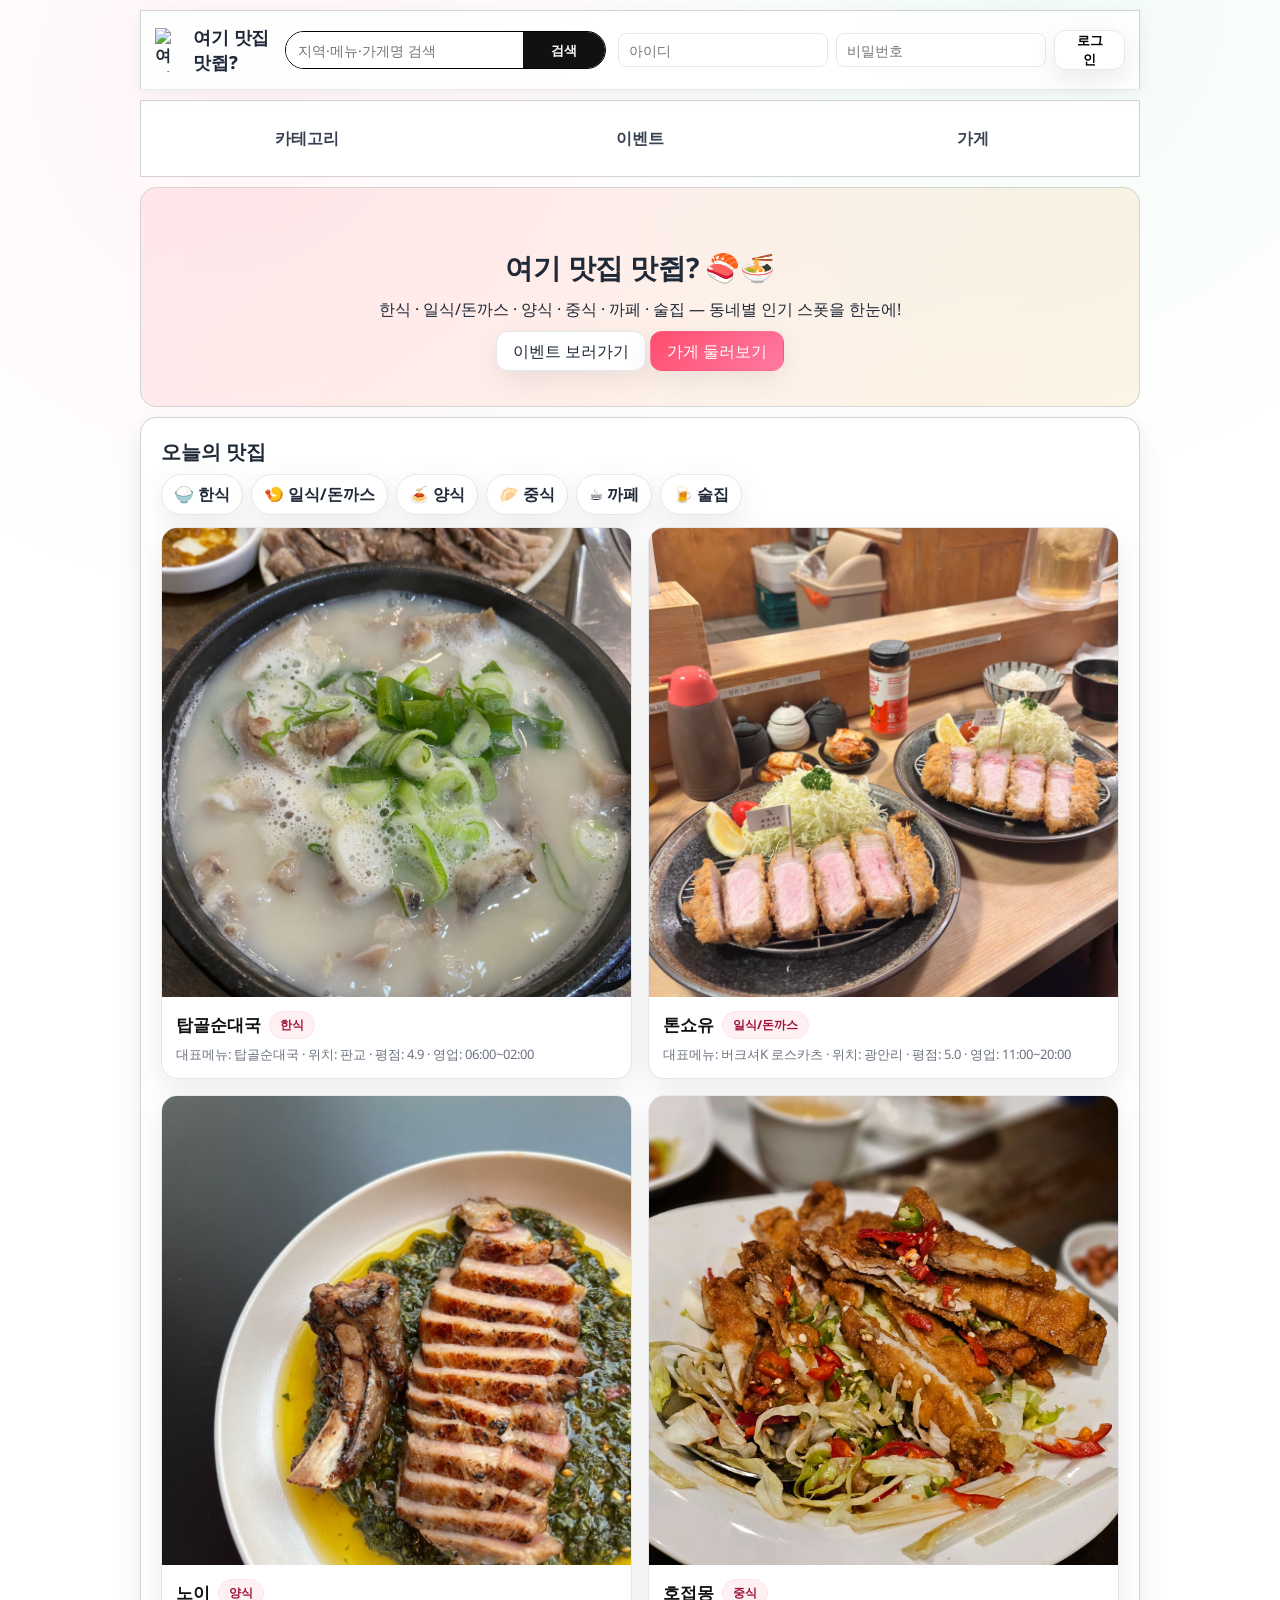
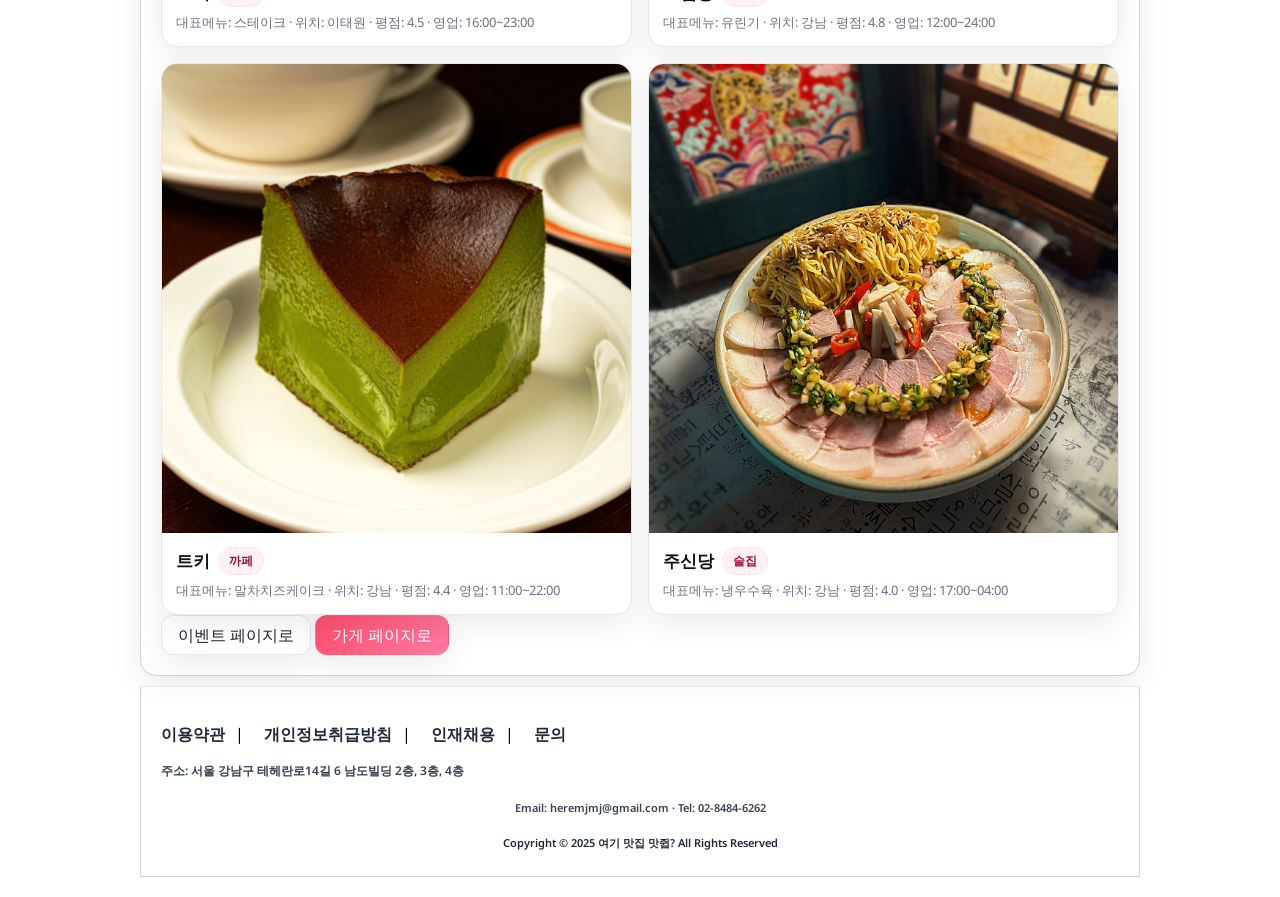
==== index.html @ 89c2244a "no message" ====
<!DOCTYPE html>
<html lang="ko">
<head>
  <meta charset="UTF-8" />
  <meta name="viewport" content="width=device-width, initial-scale=1.0"/>
  <title>여기 맛집 맛쥡? | 홈</title>

  <link rel="preconnect" href="https://fonts.googleapis.com"/>
  <link rel="preconnect" href="https://fonts.gstatic.com" crossorigin/>
  <link href="https://fonts.googleapis.com/css2?family=Noto+Sans:wght@300;400;600;800&display=swap" rel="stylesheet"/>
  <link rel="stylesheet" href="./styles/index.css"/>
</head>
<body>
<div id="wrapper">
  <!-- 헤더 -->
  <header id="header" class="gb-1" role="banner">
    <a href="index.html" class="brand" aria-label="여기 맛집 맛쥡? 홈">
      <img src="./images/logo.PNG" alt="여기 맛집 맛쥡? 로고" width="44" height="44">
      <span class="brand-text">여기 맛집 맛쥡?</span>
    </a>

    <!-- 검색 -->
    <form class="search" role="search" aria-label="사이트 검색" action="#" method="get">
      <label for="q" class="sr-only">검색어</label>
      <input id="q" name="q" type="search" placeholder="지역·메뉴·가게명 검색" aria-describedby="search-help">
      <button type="button" class="search-btn" aria-label="검색">검색</button>
      <span id="search-help" class="sr-only">검색어를 입력하고 엔터를 누르세요.</span>
    </form>

    <!-- 로그인 -->
    <div class="header-actions">
      <form class="header-login" action="#" method="post" novalidate aria-label="빠른 로그인">
        <label for="uid-h" class="sr-only">아이디</label>
        <input id="uid-h" type="text" placeholder="아이디" required>
        <label for="upw-h" class="sr-only">비밀번호</label>
        <input id="upw-h" type="password" placeholder="비밀번호" required>
        <button type="button" class="btn btn-ghost" aria-label="로그인">로그인</button>
      </form>
    </div>
  </header>

  <!-- 네비게이션 -->
  <nav id="nav" class="gb-1" aria-label="주요 메뉴">
    <ul>
      <li>
        <a href="index.html" aria-current="page">카테고리</a>
        <ul>
          <li><a href="stores.html#korean">한식</a></li>
          <li><a href="stores.html#japanese">일식/돈까스</a></li>
          <li><a href="stores.html#western">양식</a></li>
          <li><a href="stores.html#chinese">중식</a></li>
          <li><a href="stores.html#cafe">까페</a></li>
          <li><a href="stores.html#pub">술집</a></li>
        </ul>
      </li>
      <li><a href="events.html">이벤트</a></li>
      <li><a href="stores.html">가게</a></li>
    </ul>
  </nav>

  <!-- 메인 -->
  <main id="main" role="main">
    <section id="section-1" class="gb-1 hero" aria-label="메인 히어로">
      <div class="hero-text">
        <h1>여기 맛집 <strong>맛쥡?</strong> 🍣🍜</h1>
        <p>한식 · 일식/돈까스 · 양식 · 중식 · 까페 · 술집 — 동네별 인기 스폿을 한눈에!</p>
        <div class="cta-row">
          <a class="btn" href="events.html">이벤트 보러가기</a>
          <a class="btn btn-primary" href="stores.html">가게 둘러보기</a>
        </div>
      </div>
    </section>
    <section id="section-2" class="gb-1">
      <h2 class="h-title">오늘의 맛집</h2>

      <ul class="chips">
        <li><a class="chip" href="stores.html#korean">🍚 한식</a></li>
        <li><a class="chip" href="stores.html#japanese">🍤 일식/돈까스</a></li>
        <li><a class="chip" href="stores.html#western">🍝 양식</a></li>
        <li><a class="chip" href="stores.html#chinese">🥟 중식</a></li>
        <li><a class="chip" href="stores.html#cafe">☕ 까페</a></li>
        <li><a class="chip" href="stores.html#pub">🍺 술집</a></li>
      </ul>

      <ul class="card-grid">
        <li class="card" id="korean">
          <div class="thumb"><img src="./images/sample-1.jpg" alt="탑골순대국 대표 메뉴 사진"></div>
          <article>
            <h3>탑골순대국 <span class="badge">한식</span></h3>
            <p class="meta">대표메뉴: 탑골순대국 · 위치: 판교 · 평점: 4.9 · 영업: 06:00~02:00</p>
          </article>
        </li>
        <li class="card" id="japanese">
          <div class="thumb"><img src="./images/sample-2.jpg" alt="톤쇼유 버크셔K 로스카츠 사진"></div>
          <article>
            <h3>톤쇼유 <span class="badge">일식/돈까스</span></h3>
            <p class="meta">대표메뉴: 버크셔K 로스카츠 · 위치: 광안리 · 평점: 5.0 · 영업: 11:00~20:00</p>
          </article>
        </li>
        <li class="card" id="western">
          <div class="thumb"><img src="./images/sample-3.jpg" alt="노이 스테이크 사진"></div>
          <article>
            <h3>노이 <span class="badge">양식</span></h3>
            <p class="meta">대표메뉴: 스테이크 · 위치: 이태원 · 평점: 4.5 · 영업: 16:00~23:00</p>
          </article>
        </li>
        <li class="card" id="chinese">
          <div class="thumb"><img src="./images/sample-4.jpg" alt="호접몽 유린기 사진"></div>
          <article>
            <h3>호접몽 <span class="badge">중식</span></h3>
            <p class="meta">대표메뉴: 유린기 · 위치: 강남 · 평점: 4.8 · 영업: 12:00~24:00</p>
          </article>
        </li>
        <li class="card" id="cafe">
          <div class="thumb"><img src="./images/sample-5.jpg" alt="트키 말차 치즈 케이크 사진"></div>
          <article>
            <h3>트키 <span class="badge">까페</span></h3>
            <p class="meta">대표메뉴: 말차치즈케이크 · 위치: 강남 · 평점: 4.4 · 영업: 11:00~22:00</p>
          </article>
        </li>
        <li class="card" id="pub">
          <div class="thumb"><img src="./images/sample-6.jpg" alt="주신당 냉우수육과 맥주 사진"></div>
          <article>
            <h3>주신당 <span class="badge">술집</span></h3>
            <p class="meta">대표메뉴: 냉우수육 · 위치: 강남 · 평점: 4.0 · 영업: 17:00~04:00</p>
          </article>
        </li>
      </ul>

      <div class="cta-row">
        <a class="btn" href="events.html">이벤트 페이지로</a>
        <a class="btn btn-primary" href="stores.html">가게 페이지로</a>
      </div>
    </section>
  </main>

  <!-- 푸터 -->
  <footer id="footer" class="gb-1" role="contentinfo">
    <div id="footer-1">
      <ul>
        <li><span><a href="#" role="button">이용약관</a></span></li>
        <li><span><a href="#" role="button">개인정보취급방침</a></span></li>
        <li><span><a href="#" role="button">인재채용</a></span></li>
        <li><a href="#contact" role="button">문의</a></li>
      </ul>
    </div>
    <div id="footer-2">
      <address>
        <p>주소: 서울 강남구 테헤란로14길 6 남도빌딩 2층, 3층, 4층</p>
        <p>Email: <a href="mailto:heremjmj@gmail.com">heremjmj@gmail.com</a> · Tel: <a href="tel:0284846262">02-8484-6262</a></p>
      </address>
      <p>Copyright © 2025 여기 맛집 맛쥡? All Rights Reserved</p>
    </div>
  </footer>
</div>
</body>
</html>
---- styles/index.css ----
*{
  padding:0;
  margin:0;
  box-sizing:border-box;
  font-family:"Noto Sans", system-ui, -apple-system, "Segoe UI", Roboto, Arial, sans-serif;
}

input{
  outline:none;
}

ol,ul,li{
  list-style:none;
}

a{
  text-decoration:none;
  color:inherit;
}

.sr-only{
  position:absolute;
  width:1px;
  height:1px;
  padding:0;
  margin:-1px;
  overflow:hidden;
  clip:rect(0,0,0,0);
  border:0;
}

:root{
  --bg:#ffffff;
  --fg:#1f2937;
  --muted:#6b7280;
  --primary:#ff4d6d;
  --accent:#22c55e;
  --accent2:#f59e0b;
  --border:#e5e7eb;
  --card:#ffffff;
  --shadow:0 10px 30px rgba(0,0,0,.08);
  --radius:16px;
  --transition:.25s ease;
}

html,body{
  background:var(--bg);
  color:var(--fg);
}

body{
  background-image:
    radial-gradient(circle at 20% 10%, rgba(255,77,109,.06), transparent 40%),
    radial-gradient(circle at 80% 0%, rgba(34,197,94,.06), transparent 36%),
    radial-gradient(circle at 50% 100%, rgba(245,158,11,.08), transparent 40%);
  background-attachment:fixed;
}

.gb-1{
  border:1px solid lightgray;
  margin-bottom:10px;
  background:#fff;
}

#wrapper{
  width:100%;
  max-width:1000px;
  margin:0 auto;
  padding:10px 0;
}

#main{
  width:100%;
}

#header{
  position:sticky;
  top:0;
  z-index:1000;
  width:100%;
  display:flex;
  align-items:center;
  justify-content:space-between;
  padding:14px;
  gap:12px;
  background:rgba(255,255,255,.85);
  backdrop-filter:saturate(180%) blur(10px);
  border-bottom:1px solid var(--border);
  box-shadow:0 4px 20px rgba(0,0,0,.05);
}

.brand{
  display:flex;
  align-items:center;
  gap:10px;
  font-weight:800;
  letter-spacing:-.2px;
}

.brand-text{
  font-size:18px;
}

.header-actions{
  display:flex;
  align-items:center;
}

.header-login{
  display:flex;
  align-items:center;
  gap:8px;
}

.header-login input{
  height:34px;
  padding:0 10px;
  border:1px solid var(--border);
  border-radius:8px;
  font-size:14px;
  min-width:120px;
}

.btn-ghost{
  background:#fff;
  border:1px solid var(--border);
  border-radius:8px;
  padding:8px 12px;
  font-weight:700;
  cursor:pointer;
}

.btn-ghost:hover{
  background:#f9fafb;
}

.search{
  width:50%;
  height:38px;
  display:flex;
  max-width:420px;
  border:1px solid #000;
  border-radius:999px;
  overflow:hidden;
  transition:border-color var(--transition), box-shadow var(--transition);
  background:#fff;
}

.search:focus-within{
  border-color:var(--primary);
  box-shadow:0 0 0 3px rgba(255,77,109,.15);
}

.search input[type="search"]{
  flex:1;
  border:none;
  padding:0 12px;
  font-size:14px;
}

.search .search-btn{
  min-width:82px;
  padding:0 14px;
  border:none;
  background:#111;
  color:#fff;
  font-weight:800;
  cursor:pointer;
  transition:filter var(--transition), transform var(--transition);
}

.search .search-btn:hover{
  filter:brightness(1.05);
  transform:translateY(-1px);
}

#nav{
  width:100%;
  padding:16px 0;
}

#nav li a{
  color:#374151;
  font-weight:700;
}

#nav > ul{
  display:flex;
  width:100%;
  text-align:center;
}

#nav > ul > li{
  flex:1;
  position:relative;
}

#nav > ul > li > a{
  display:inline-block;
  padding:10px 14px;
  border-radius:12px;
  transition:background var(--transition), color var(--transition), transform var(--transition);
}

#nav > ul > li > a:hover,
#nav > ul > li > a:focus{
  background:#f3f4f6;
  color:#111;
  outline:none;
}

#nav > ul > li ul{
  display:none;
  position:absolute;
  top:36px;
  left:10px;
  width:calc(100% - 20px);
  background:#fff;
  padding:10px 0;
  border:1px solid var(--border);
  border-radius:10px;
  box-shadow:var(--shadow);
  z-index:10;
}

#nav > ul li a:hover+ul,
#nav > ul li ul:hover{
  display:block;
}

#nav > ul li ul a{
  display:block;
  padding:10px 12px;
  font-weight:700;
  text-align:left;
  border-radius:10px;
}

#nav > ul li ul a:hover{
  background:#f3f4f6;
}

#section-1{
  height:220px;
  display:flex;
  align-items:center;
  justify-content:center;
  background:linear-gradient(135deg, rgba(255,77,109,.10), rgba(245,158,11,.10));
  border-radius:var(--radius);
  overflow:hidden;
  position:relative;
}

#section-1 > img{
  width:100%;
  height:100%;
  object-fit:cover;
  filter:saturate(1.05) contrast(1.02);
  opacity:.9;
}

.hero{
  position:relative;
}

.hero-text{
  position:absolute;
  inset:auto 0 16% 0;
  display:flex;
  flex-direction:column;
  gap:10px;
  padding:0 24px;
  text-align:center;
}

.hero-text h1{
  font-size:28px;
  letter-spacing:-.2px;
}

.h-title{
  font-size:20px;
  margin-bottom:8px;
}

#section-2{
  padding:20px;
  border-radius:var(--radius);
  background:var(--card);
  box-shadow:var(--shadow);
}

.chips{
  display:flex;
  flex-wrap:wrap;
  gap:8px;
  margin:8px 0 2px;
}

.chip{
  display:inline-block;
  padding:8px 12px;
  border-radius:999px;
  background:#fff;
  border:1px solid var(--border);
  box-shadow:var(--shadow);
  font-weight:700;
  transition:transform var(--transition);
}

.chip:hover{
  transform:translateY(-2px);
}

.card-grid{
  display:grid;
  grid-template-columns:repeat(2, 1fr);
  gap:16px;
  margin-top:12px;
}

.card{
  background:#fff;
  border:1px solid var(--border);
  border-radius:var(--radius);
  overflow:hidden;
  box-shadow:var(--shadow);
  transition:transform var(--transition), box-shadow var(--transition);
  position:relative;
}

.card::after{
  content:"";
  position:absolute;
  inset:0;
  background:linear-gradient(to bottom right, rgba(255,77,109,.06), rgba(245,158,11,.05));
  opacity:0;
  transition:opacity var(--transition);
}

.card:hover{
  transform:translateY(-3px) scale(1.01);
  box-shadow:0 14px 34px rgba(0,0,0,.10);
}

.card:hover::after{
  opacity:1;
}

.card article{
  padding:14px;
}

.card h2,
.card h3{
  font-size:17px;
  margin-bottom:6px;
  display:flex;
  align-items:center;
  gap:8px;
  color:#111;
}

.badge{
  display:inline-block;
  font-size:12px;
  padding:4px 10px;
  border-radius:999px;
  background:#fff1f3;
  color:#9f1239;
  font-weight:800;
  border:1px solid #ffe4e8;
}

.meta{
  color:var(--muted);
  font-size:13px;
}

.card .thumb{
  width:100%;
  aspect-ratio:1/1;
  overflow:hidden;
  background:#f8fafc;
}

.card .thumb img{
  width:100%;
  height:100%;
  object-fit:cover;
  display:block;
}

.btn{
  display:inline-flex;
  align-items:center;
  justify-content:center;
  height:40px;
  padding:0 16px;
  border:1px solid var(--border);
  background:#fff;
  border-radius:12px;
  cursor:pointer;
  box-shadow:var(--shadow);
  transition:transform var(--transition), background var(--transition), border-color var(--transition), box-shadow var(--transition);
}

.btn:hover,
.btn:focus{
  transform:translateY(-2px);
  background:#fff;
  outline:none;
  border-color:#e2e8f0;
  box-shadow:0 12px 28px rgba(0,0,0,.10);
}

.btn-primary{
  background:linear-gradient(135deg, var(--primary), #ff7aa2);
  color:#fff;
  border-color:transparent;
}

.btn-primary:hover,
.btn-primary:focus{
  filter:brightness(.98);
}

#footer{
  width:100%;
  padding:20px;
  background:linear-gradient(180deg, rgba(255,255,255,.6), rgba(255,255,255,.95));
  border-top:1px solid var(--border);
}

#footer > div{
  width:100%;
}

#footer-1{
  height:55px;
  width:100%;
}

#footer-1 ul{
  height:100%;
  width:100%;
  display:flex;
  justify-content:flex-start;
  align-items:center;
  gap:10px;
}

#footer-1 ul a{
  font-size:16px;
  font-weight:800;
}

#footer-1 ul span:after{
  content:"|";
  color:black;
  margin:0 10px;
}

#footer-2 p{
  width:100%;
  font-size:12px;
  font-weight:600;
}

#footer-2 p:nth-child(2){
  font-size:11px;
  text-align:center;
  margin:20px 0px 5px;
}

address{
  font-style:normal;
  color:#374151;
}

@media (max-width: 1024px){
  .search{
    width:40%;
  }
  .header-login input{
    min-width:110px;
  }
}

@media (max-width: 900px){
  #header{
    flex-wrap:wrap;
    gap:8px;
  }
  .brand{
    order:1;
  }
  .search{
    order:3;
    width:100%;
    max-width:none;
  }
  .header-actions{
    order:2;
    width:100%;
  }
  .header-login{
    width:100%;
    justify-content:flex-end;
  }
  .header-login input{
    flex:1;
    min-width:0;
  }
  .card-grid{
    grid-template-columns:1fr;
  }
}
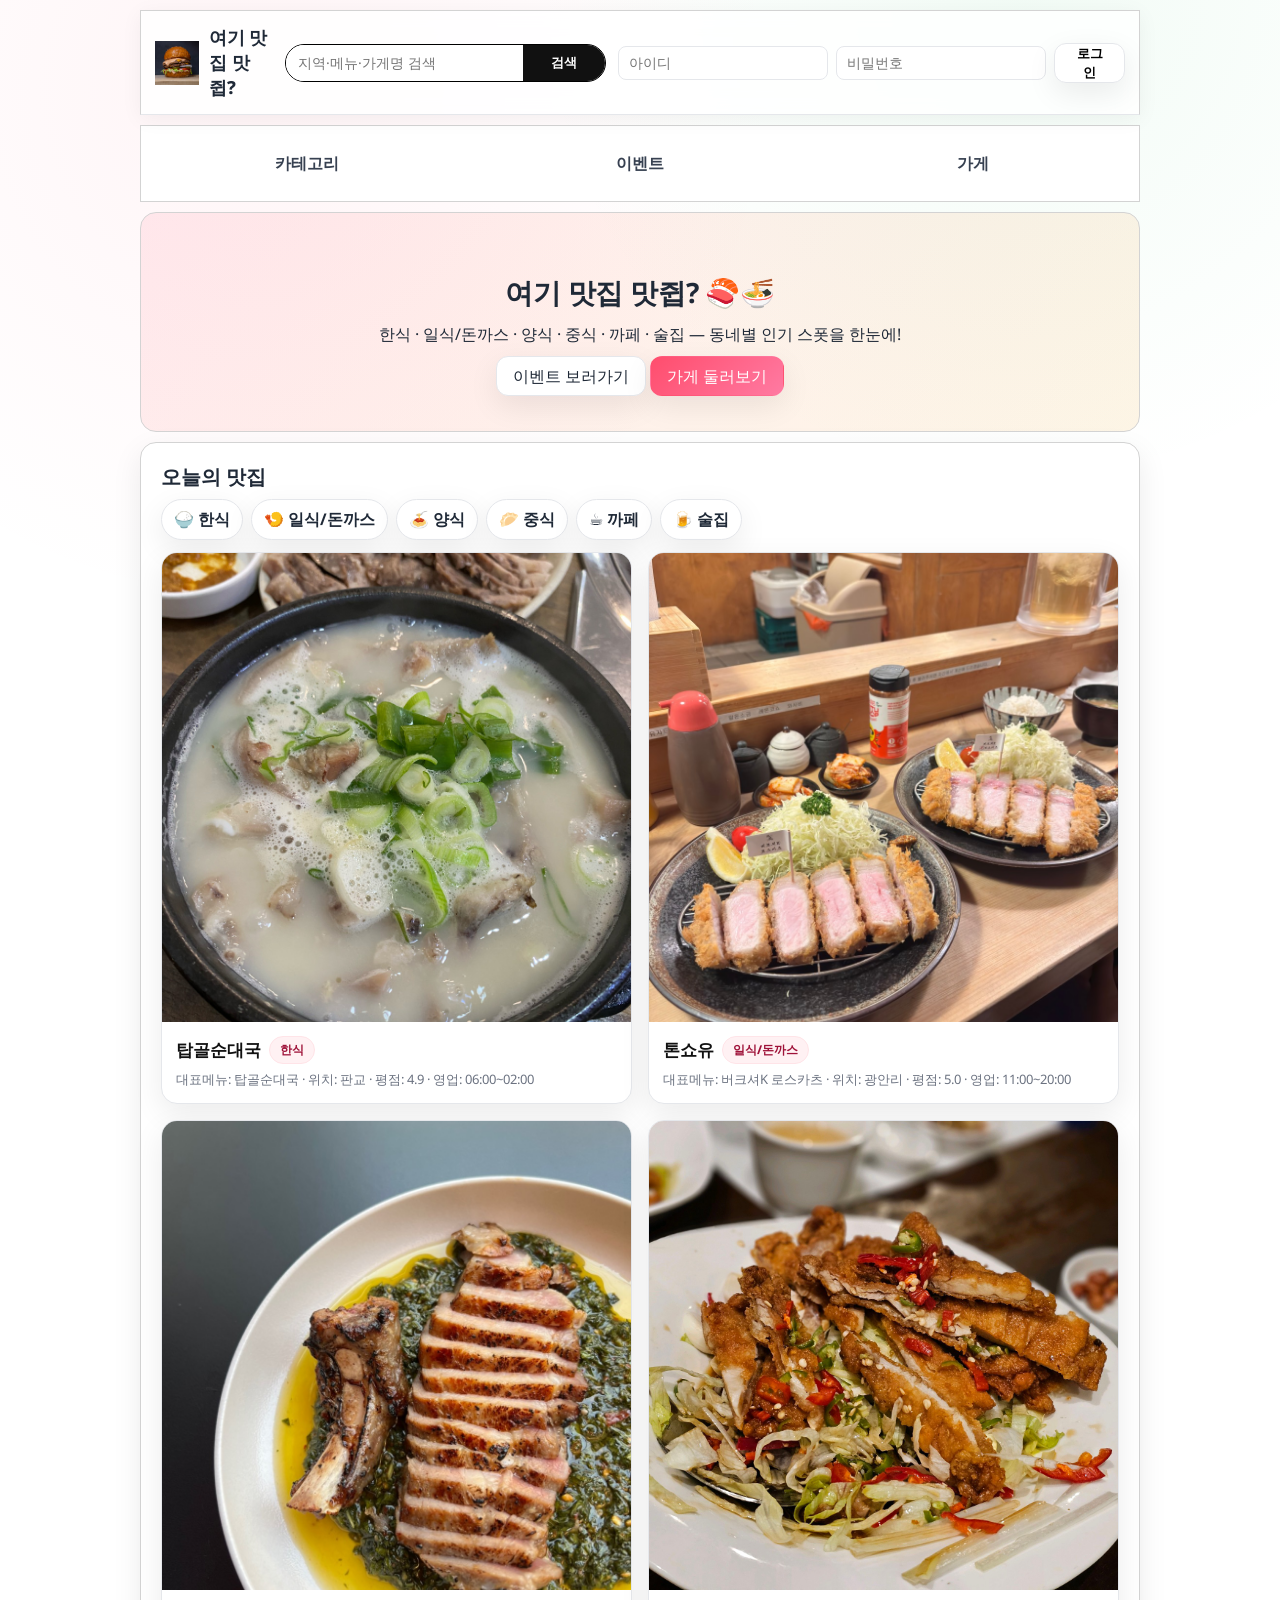
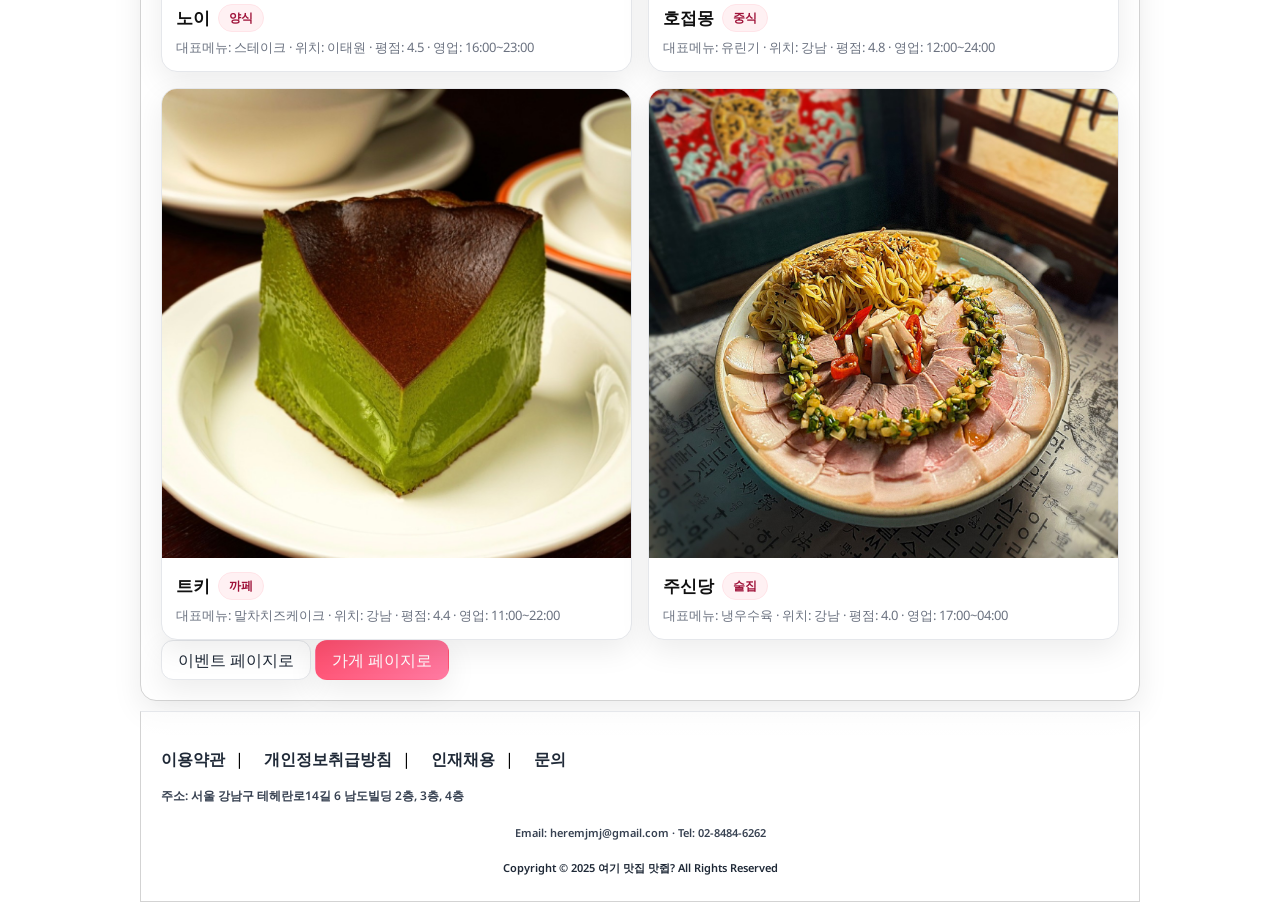
==== commit 69455d30: "이미지파일명변경" ====
--- a/index.html
+++ b/index.html
@@ -15,7 +15,7 @@
   <!-- 헤더 -->
   <header id="header" class="gb-1" role="banner">
     <a href="index.html" class="brand" aria-label="여기 맛집 맛쥡? 홈">
-      <img src="./images/logo.PNG" alt="여기 맛집 맛쥡? 로고" width="44" height="44">
+      <img src="./images/logo.img" alt="여기 맛집 맛쥡? 로고" width="44" height="44">
       <span class="brand-text">여기 맛집 맛쥡?</span>
     </a>
 
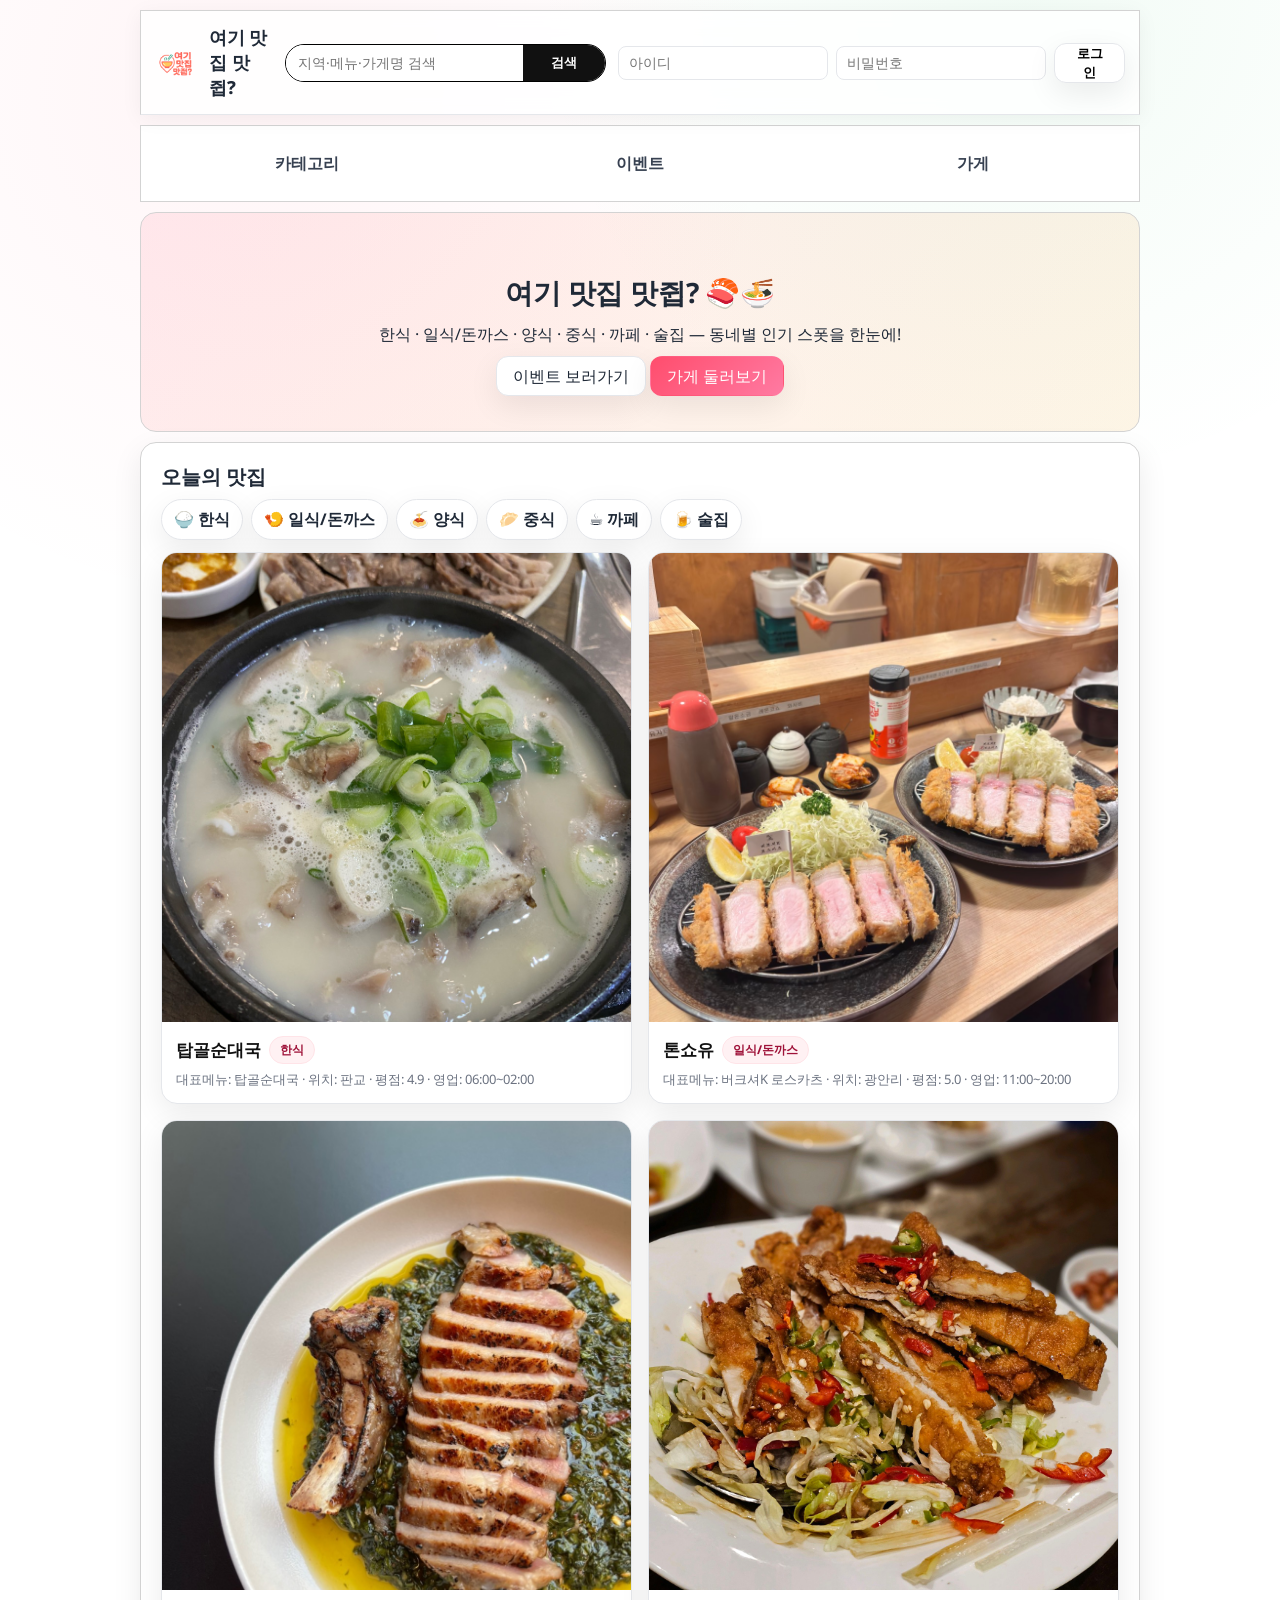
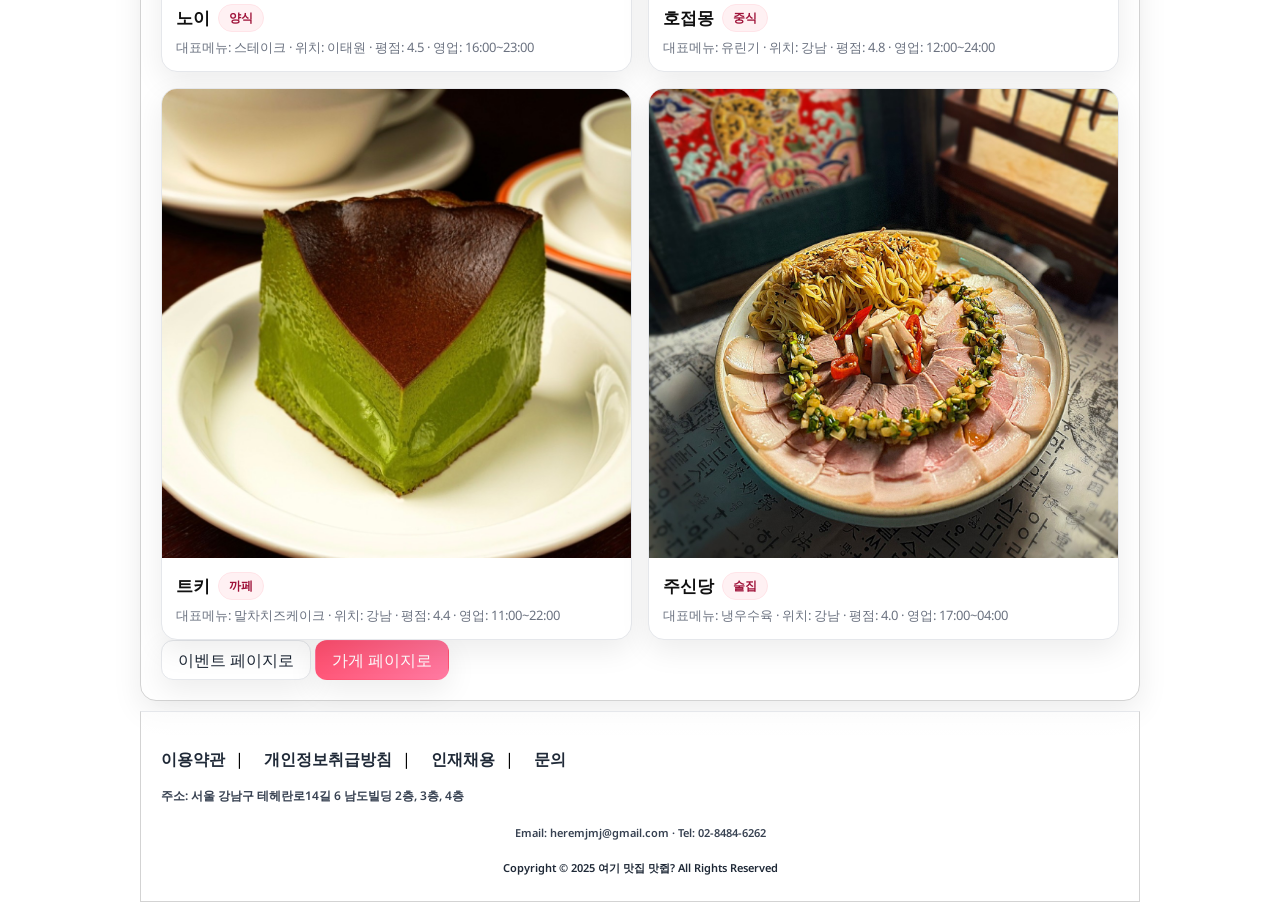
==== commit c099d825: "이미지수정" ====
--- a/index.html
+++ b/index.html
@@ -15,7 +15,7 @@
   <!-- 헤더 -->
   <header id="header" class="gb-1" role="banner">
     <a href="index.html" class="brand" aria-label="여기 맛집 맛쥡? 홈">
-      <img src="./images/logo.img" alt="여기 맛집 맛쥡? 로고" width="44" height="44">
+      <img src="./images/logo.jpg" alt="여기 맛집 맛쥡? 로고" width="44" height="44">
       <span class="brand-text">여기 맛집 맛쥡?</span>
     </a>
 
